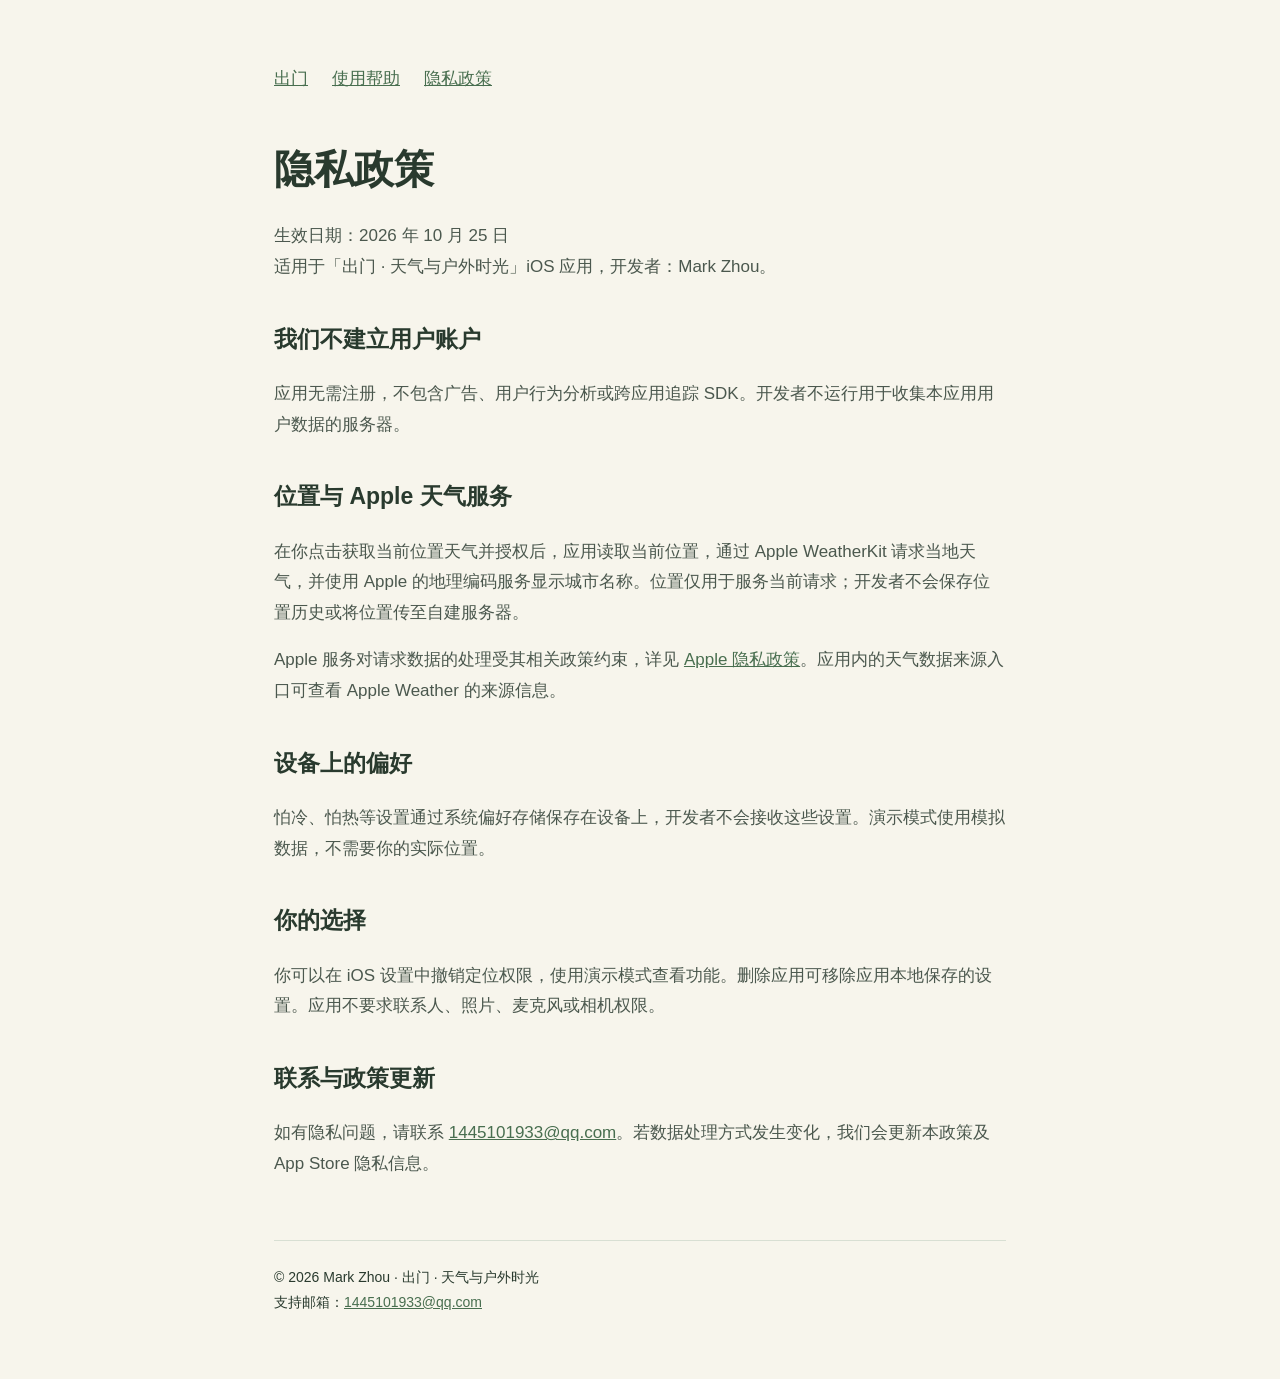
==== privacy.html @ 4f86455c "Publish Chumen support and privacy pages" ====
<!doctype html><html lang="zh-Hans"><meta charset="utf-8"><meta name="viewport" content="width=device-width,initial-scale=1"><title>隐私政策 · 出门</title><link rel="stylesheet" href="style.css"><main><nav><a href="./">出门</a><a href="support.html">使用帮助</a><a href="privacy.html">隐私政策</a></nav><h1>隐私政策</h1><p>生效日期：2026 年 10 月 25 日<br>适用于「出门 · 天气与户外时光」iOS 应用，开发者：Mark Zhou。</p><h2>我们不建立用户账户</h2><p>应用无需注册，不包含广告、用户行为分析或跨应用追踪 SDK。开发者不运行用于收集本应用用户数据的服务器。</p><h2>位置与 Apple 天气服务</h2><p>在你点击获取当前位置天气并授权后，应用读取当前位置，通过 Apple WeatherKit 请求当地天气，并使用 Apple 的地理编码服务显示城市名称。位置仅用于服务当前请求；开发者不会保存位置历史或将位置传至自建服务器。</p><p>Apple 服务对请求数据的处理受其相关政策约束，详见 <a href="https://www.apple.com/legal/privacy/">Apple 隐私政策</a>。应用内的天气数据来源入口可查看 Apple Weather 的来源信息。</p><h2>设备上的偏好</h2><p>怕冷、怕热等设置通过系统偏好存储保存在设备上，开发者不会接收这些设置。演示模式使用模拟数据，不需要你的实际位置。</p><h2>你的选择</h2><p>你可以在 iOS 设置中撤销定位权限，使用演示模式查看功能。删除应用可移除应用本地保存的设置。应用不要求联系人、照片、麦克风或相机权限。</p><h2>联系与政策更新</h2><p>如有隐私问题，请联系 <a href="mailto:1445101933@qq.com">1445101933@qq.com</a>。若数据处理方式发生变化，我们会更新本政策及 App Store 隐私信息。</p><footer>© 2026 Mark Zhou · 出门 · 天气与户外时光<br>支持邮箱：<a href="mailto:1445101933@qq.com">1445101933@qq.com</a></footer></main></html>
---- style.css ----
:root{color-scheme:light}*{box-sizing:border-box}body{margin:0;background:#f7f5ec;color:#293a2e;font:17px/1.8 -apple-system,BlinkMacSystemFont,"PingFang SC",sans-serif}main{max-width:780px;padding:64px 24px;margin:auto}nav{display:flex;gap:24px;margin-bottom:48px}a{color:#486e4f}h1{font-size:40px;line-height:1.3}h2{margin-top:36px;font-size:23px}p,li{color:#4b584e}.label{letter-spacing:.12em;font-size:14px}footer{margin-top:60px;border-top:1px solid #d8dfd3;padding-top:24px;font-size:14px}
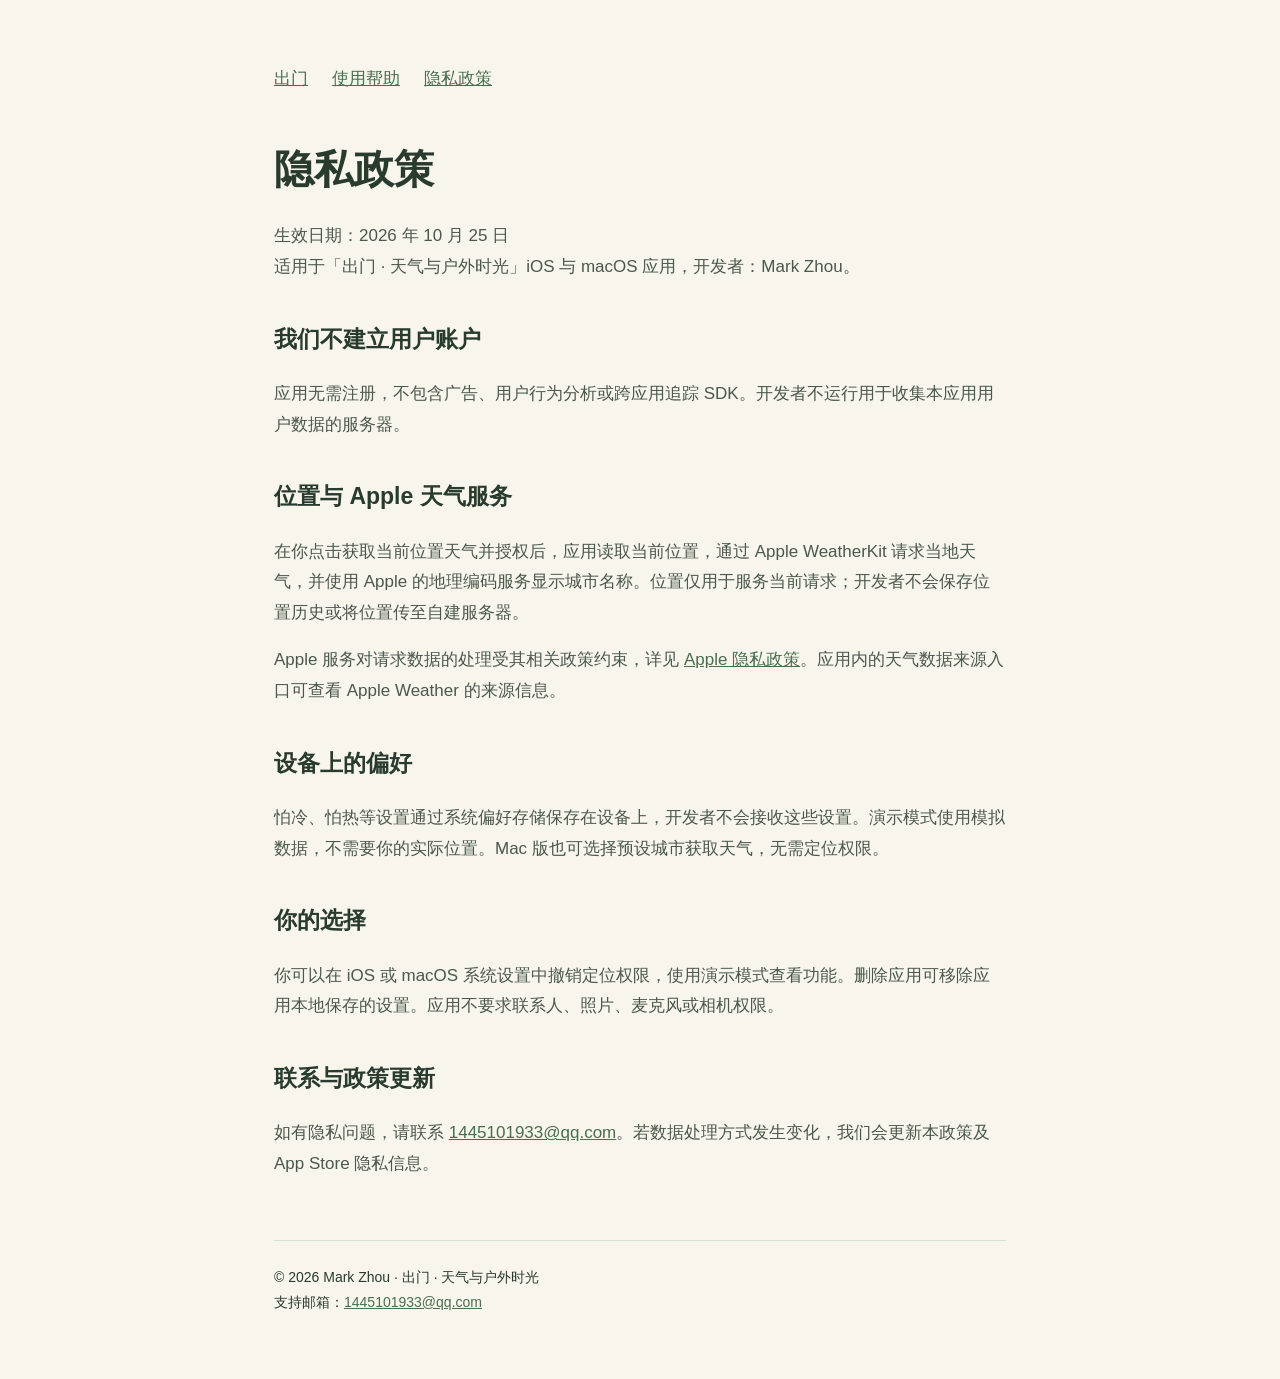
==== commit 6fda23a8: "Extend support and privacy documentation to native macOS app" ====
--- a/privacy.html
+++ b/privacy.html
@@ -1 +1 @@
-<!doctype html><html lang="zh-Hans"><meta charset="utf-8"><meta name="viewport" content="width=device-width,initial-scale=1"><title>隐私政策 · 出门</title><link rel="stylesheet" href="style.css"><main><nav><a href="./">出门</a><a href="support.html">使用帮助</a><a href="privacy.html">隐私政策</a></nav><h1>隐私政策</h1><p>生效日期：2026 年 10 月 25 日<br>适用于「出门 · 天气与户外时光」iOS 应用，开发者：Mark Zhou。</p><h2>我们不建立用户账户</h2><p>应用无需注册，不包含广告、用户行为分析或跨应用追踪 SDK。开发者不运行用于收集本应用用户数据的服务器。</p><h2>位置与 Apple 天气服务</h2><p>在你点击获取当前位置天气并授权后，应用读取当前位置，通过 Apple WeatherKit 请求当地天气，并使用 Apple 的地理编码服务显示城市名称。位置仅用于服务当前请求；开发者不会保存位置历史或将位置传至自建服务器。</p><p>Apple 服务对请求数据的处理受其相关政策约束，详见 <a href="https://www.apple.com/legal/privacy/">Apple 隐私政策</a>。应用内的天气数据来源入口可查看 Apple Weather 的来源信息。</p><h2>设备上的偏好</h2><p>怕冷、怕热等设置通过系统偏好存储保存在设备上，开发者不会接收这些设置。演示模式使用模拟数据，不需要你的实际位置。</p><h2>你的选择</h2><p>你可以在 iOS 设置中撤销定位权限，使用演示模式查看功能。删除应用可移除应用本地保存的设置。应用不要求联系人、照片、麦克风或相机权限。</p><h2>联系与政策更新</h2><p>如有隐私问题，请联系 <a href="mailto:1445101933@qq.com">1445101933@qq.com</a>。若数据处理方式发生变化，我们会更新本政策及 App Store 隐私信息。</p><footer>© 2026 Mark Zhou · 出门 · 天气与户外时光<br>支持邮箱：<a href="mailto:1445101933@qq.com">1445101933@qq.com</a></footer></main></html>+<!doctype html><html lang="zh-Hans"><meta charset="utf-8"><meta name="viewport" content="width=device-width,initial-scale=1"><title>隐私政策 · 出门</title><link rel="stylesheet" href="style.css"><main><nav><a href="./">出门</a><a href="support.html">使用帮助</a><a href="privacy.html">隐私政策</a></nav><h1>隐私政策</h1><p>生效日期：2026 年 10 月 25 日<br>适用于「出门 · 天气与户外时光」iOS 与 macOS 应用，开发者：Mark Zhou。</p><h2>我们不建立用户账户</h2><p>应用无需注册，不包含广告、用户行为分析或跨应用追踪 SDK。开发者不运行用于收集本应用用户数据的服务器。</p><h2>位置与 Apple 天气服务</h2><p>在你点击获取当前位置天气并授权后，应用读取当前位置，通过 Apple WeatherKit 请求当地天气，并使用 Apple 的地理编码服务显示城市名称。位置仅用于服务当前请求；开发者不会保存位置历史或将位置传至自建服务器。</p><p>Apple 服务对请求数据的处理受其相关政策约束，详见 <a href="https://www.apple.com/legal/privacy/">Apple 隐私政策</a>。应用内的天气数据来源入口可查看 Apple Weather 的来源信息。</p><h2>设备上的偏好</h2><p>怕冷、怕热等设置通过系统偏好存储保存在设备上，开发者不会接收这些设置。演示模式使用模拟数据，不需要你的实际位置。Mac 版也可选择预设城市获取天气，无需定位权限。</p><h2>你的选择</h2><p>你可以在 iOS 或 macOS 系统设置中撤销定位权限，使用演示模式查看功能。删除应用可移除应用本地保存的设置。应用不要求联系人、照片、麦克风或相机权限。</p><h2>联系与政策更新</h2><p>如有隐私问题，请联系 <a href="mailto:1445101933@qq.com">1445101933@qq.com</a>。若数据处理方式发生变化，我们会更新本政策及 App Store 隐私信息。</p><footer>© 2026 Mark Zhou · 出门 · 天气与户外时光<br>支持邮箱：<a href="mailto:1445101933@qq.com">1445101933@qq.com</a></footer></main></html>
